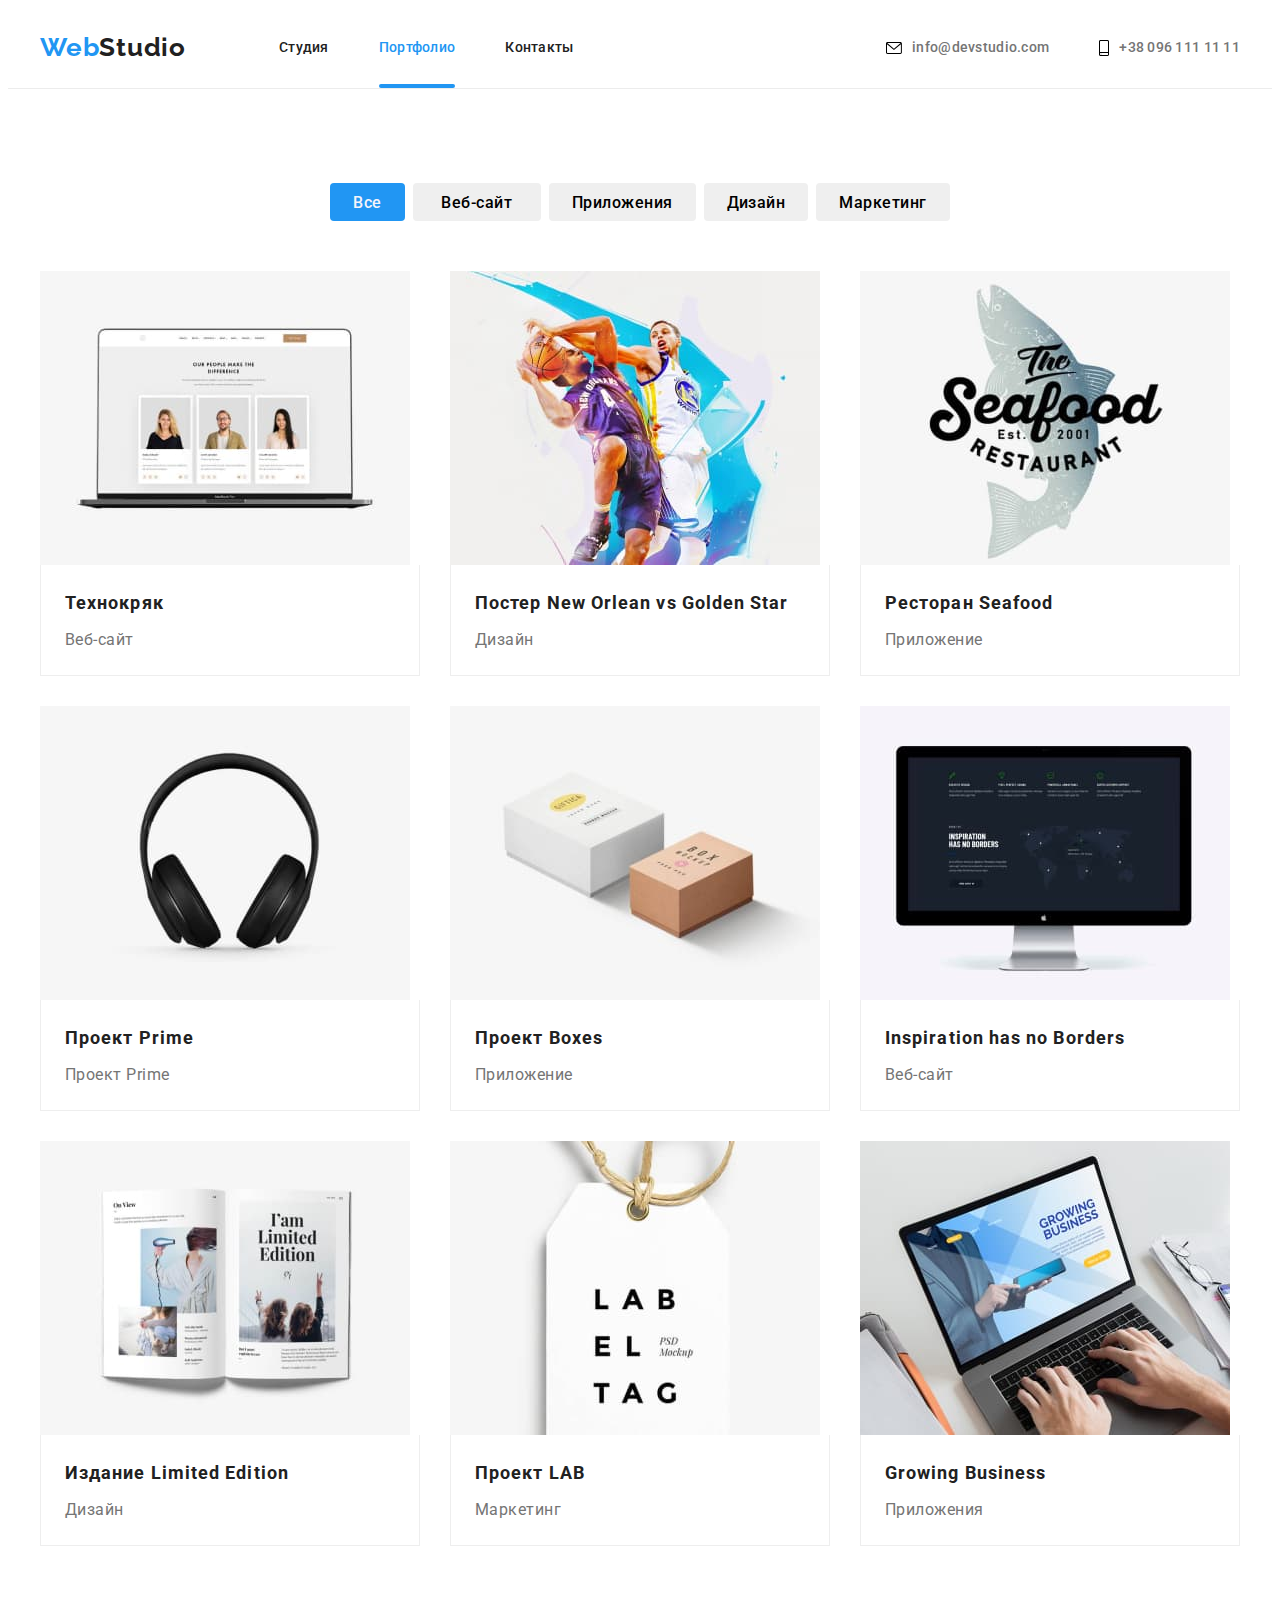
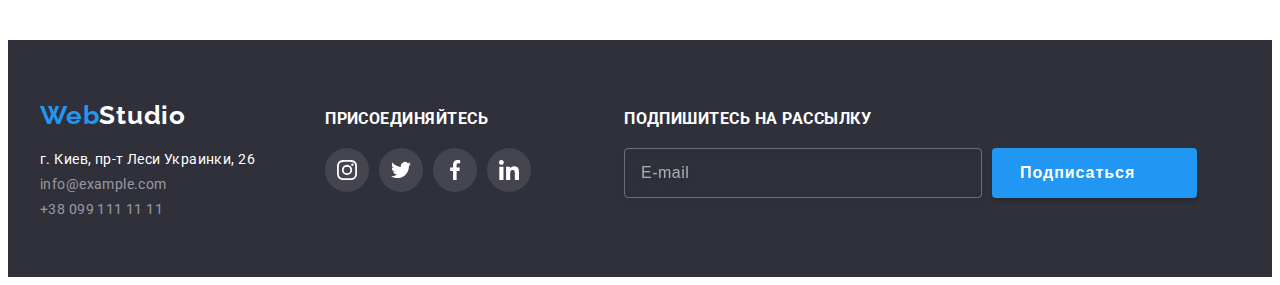
==== portfolio.html @ feab502e "hw 6 f" ====
<!DOCTYPE html>
<html lang="en">
    <head>
        <meta charset="UTF-8">
        <meta http-equiv="X-UA-Compatible" content="IE=edge">
        <meta name="viewport" content="width=device-width, initial-scale=1.0">
        <title>WebStudio</title>
        <link rel="stylesheet" href="https://cdnjs.cloudflare.com/ajax/libs/modern-normalize/1.0.0/modern-normalize.min.css" integrity="sha512-ISS7cAi1PEhQ8jnbJpJZMd29NlhNj4AWYyLOSp2CE/CsHxTCu+r+t0D2yoJudVrd0/8fTVPUVDzY5Tvli75u/g==" crossorigin="anonymous"/>
        <link rel="preconnect" href="https://fonts.googleapis.com">
        <link rel="preconnect" href="https://fonts.gstatic.com" crossorigin>
        <link href="https://fonts.googleapis.com/css2?family=Oleo+Script&family=Raleway:wght@700&family=Roboto:wght@400;500;700;900&display=swap" rel="stylesheet">
        <link rel="stylesheet" href="./CSS/style.css">
    </head>

<body>
    <!--Шапка страницы-->
    <header>
        <!--Навигация на другие страницы-->
        <div class="container">
        <nav class="navigation">
            <a class="logo-link" lang="en" href="./index.html"><span class="logo-color">Web</span>Studio</a>
            <ul class="list-nav">
                <li class="item"><a class="navigation-link" href="./index.html">Студия</a></li>
                <li class="item">
                     <a class="navigation-link line logo-color" href="./portfolio.html">Портфолио</a></li>
                <li class="item"><a class="navigation-link" href="#">Контакты</a></li>
            </ul>
        </nav>
            <ul class="contacts-list" >
                <li class="item"><a class="contacts-link" href="mailto:info@devstudio.com">
                    <svg width="16" height="12" class="icon-mail">
                        <use href="./images/sprite.svg#icon-envelope"></use>
                    </svg>info@devstudio.com</a></li>
                <li class="item"><a class="contacts-link" href="tel:+380961111111">
                    <svg width="10" height="16" class="icon-phon">
                        <use href="./images/sprite.svg#icon-smartphone"></use>
                    </svg>+38 096 111 11 11</a></li>
            </ul>
        </div>    
    </header>

    <!--Уникальный контент страницы-->
    <main>

        <!--Portfolio section-->

        <section class="section section-portfolio">
            <div class="container">
            <h1 hidden>Portfolio</h1>
            <ul class="portfolio-list-btn">
                <li class="item"><button class="portfolio-btn all acting" type="button">Все</button></li>
                <li class="item"><button class="portfolio-btn web-site" type="button">Веб-сайт</button></li>
                <li class="item"><button class="portfolio-btn annexes" type="button">Приложения</button></li>
                <li class="item"><button class="portfolio-btn design" type="button">Дизайн</button></li>
                <li class="item"><button class="portfolio-btn marketing" type="button">Маркетинг</button></li>
            </ul>

            <!--List link-->
    
            <ul class="portfolio-list">
                
                <li class="item"> <a class="link-img" href="#">
                    <div class="thumb">
                    <img src="./images/port1.jpg" alt="Mac Book" width="370" height="294"/>
                    <p class="thumb-text">
                        Технокряк это современная площадка распространения
                        коронавируса. Компании используют эту платформу для
                        цифрового шпионажа и атак на защищённые сервера конкурентов.
                    </p>
                    </div>
                    <div class="container-portfolio">
                    <h2 class="heading-portfolio-list">Технокряк</h2>
                    <p class="text-list">Веб-сайт</p>
                    </div>
                     </a>
                </li>
                
                <li class="item"> <a class="link-img" href="#">
                    <div class="thumb">
                        <img src="./images/port2.jpg" alt="Баскетбольный матч" width="370" height="294" />
                        <p class="thumb-text">
                            Технокряк это современная площадка распространения
                            коронавируса. Компании используют эту платформу для
                            цифрового шпионажа и атак на защищённые сервера конкурентов.
                        </p>
                    </div>
                    <div class="container-portfolio">
                    <h2 class="heading-portfolio-list">Постер New Orlean vs Golden Star</h2>
                    <p class="text-list">Дизайн</p>
                    </div>
                     </a>
                </li>
                <li class="item"> <a class="link-img" href="#">
                    <div class="thumb">
                        <img src="./images/port3.jpg" alt="Логотип ресторна морской еды" width="370" height="294"/>
                        <p class="thumb-text">
                            Технокряк это современная площадка распространения
                            коронавируса. Компании используют эту платформу для
                            цифрового шпионажа и атак на защищённые сервера конкурентов.
                        </p>
                    </div>
                    <div class="container-portfolio">
                    <h2 class="heading-portfolio-list">Ресторан Seafood</h2>
                    <p class="text-list">Приложение</p>
                    </div>
                     </a>
                </li>
                <li class="item"> <a class="link-img" href="#">
                    <div class="thumb">
                        <img src="./images/port4.jpg" alt="Наушники" width="370" height="294"/>
                        <p class="thumb-text">
                            Технокряк это современная площадка распространения
                            коронавируса. Компании используют эту платформу для
                            цифрового шпионажа и атак на защищённые сервера конкурентов.
                        </p>
                    </div>
                    <div class="container-portfolio">
                    <h2 class="heading-portfolio-list">Проект Prime</h2>
                    <p class="text-list">Проект Prime</p>
                    </div>
                     </a>
                </li>
                <li class="item"> <a class="link-img" href="#">
                    <div class="thumb">
                        <img src="./images/port5.jpg" alt="Две коробки" width="370" height="294" />
                        <p class="thumb-text">
                            Технокряк это современная площадка распространения
                            коронавируса. Компании используют эту платформу для
                            цифрового шпионажа и атак на защищённые сервера конкурентов.
                        </p>
                    </div>
                    <div class="container-portfolio">
                    <h2 class="heading-portfolio-list">Проект Boxes</h2>
                    <p class="text-list">Приложение</p>
                    </div>
                     </a>
                </li>
                <li class="item"> <a class="link-img" href="#">
                    <div class="thumb">
                        <img src="./images/port6.jpg" alt="IMac" width="370" height="294"/>
                        <p class="thumb-text">
                            Технокряк это современная площадка распространения
                            коронавируса. Компании используют эту платформу для
                            цифрового шпионажа и атак на защищённые сервера конкурентов.
                       </p>
                    </div>
                    <div class="container-portfolio">
                    <h2 class="heading-portfolio-list">Inspiration has no Borders</h2>
                    <p class="text-list">Веб-сайт</p>
                    </div>
                     </a>
                </li>
                <li class="item"> <a class="link-img" href="#">
                    <div class="thumb">
                        <img src="./images/port7.jpg" alt="Журнал" width="370" height="294"/>
                        <p class="thumb-text">
                            Технокряк это современная площадка распространения
                            коронавируса. Компании используют эту платформу для
                            цифрового шпионажа и атак на защищённые сервера конкурентов.
                       </p>
                    </div>
                    <div class="container-portfolio">
                    <h2 class="heading-portfolio-list">Издание Limited Edition</h2>
                    <p class="text-list">Дизайн</p>
                    </div>
                     </a>
                </li>
                <li class="item"> <a class="link-img" href="#">
                    <div class="thumb">
                        <img src="./images/port8.jpg" alt="Табличка" width="370" height="294"/>
                        <p class="thumb-text">
                            Технокряк это современная площадка распространения
                            коронавируса. Компании используют эту платформу для
                            цифрового шпионажа и атак на защищённые сервера конкурентов.
                       </p>
                    </div>
                    <div class="container-portfolio">
                    <h2 class="heading-portfolio-list">Проект LAB</h2>
                    <p class="text-list">Маркетинг</p>
                    </div>
                     </a>
                </li>
                <li class="item"> <a class="link-img" href="#">
                    <div class="thumb">
                        <img src="./images/port9.jpg" alt="Работа на ноутбуке" width="370" height="294"/>
                        <p class="thumb-text">
                            Технокряк это современная площадка распространения
                            коронавируса. Компании используют эту платформу для
                            цифрового шпионажа и атак на защищённые сервера конкурентов.
                       </p>
                    </div>
                    <div class="container-portfolio">
                    <h2 class="heading-portfolio-list">Growing Business</h2>
                    <p class="text-list">Приложения</p>
                    </div>
                     </a>
                </li>
            </ul>
            </div>
        </section>
    </main>
    <!--footer page-->
    <footer class="footer">
        <div class="container">
            <div class="footer-link">
             <a class="logo-footer" lang="en" href="#"><span class="logo-color">Web</span>Studio</a>
                <address class="address">
                    <ul class="list-address">
                        <li class="item">
                            <a class="address-map" href="https://goo.gl/maps/zDSShLqWRXgAwJdu6" target="_blank">г. Киев, пр-т Леси Украинки, 26</a>
                        </li>
                        <li class="item">
                            <a class="address-link" href="mailto:info@devstudio.com">info@example.com</a>
                        </li>
                        <li class="item">
                            <a class="address-link" href="tel:+380991111111">+38 099 111 11 11</a>
                        </li>
                    </ul>
                </address>
            </div>
            <div class="footer-social">
                <p class="social-title">присоединяйтесь</p>
                    <ul class="footer-social-list">
                        <li class="social-list-item">
                            <a class="social-list-link" href="#">
                                <svg class="social-list-icon" width="20" height="20">
                                    <use href="./images/sprite.svg#icon-instagram"></use>
                                </svg>
                            </a>
                        </li>
                        <li class="social-list-item">
                            <a class="social-list-link" href="#">
                                <svg class="social-list-icon" width="20" height="20">
                                    <use href="./images/sprite.svg#icon-twitter"></use>
                                </svg>
                            </a>
                        </li>
                        <li class="social-list-item">
                            <a class="social-list-link" href="#">
                                <svg class="social-list-icon" width="20" height="20">
                                    <use href="./images/sprite.svg#icon-facebook"></use>
                                </svg>
                            </a>
                        </li>
                        <li class="social-list-item">
                            <a class="social-list-link" href="#">
                                <svg class="social-list-icon" width="20" height="20">
                                    <use href="./images/sprite.svg#icon-linkedin" ></use>
                                </svg>
                            </a>
                        </li>
                    </ul>
            </div>
            <div class="footer-submit">
                <p class="submit-title">Подпишитесь на рассылку</h2>
                <form action="#" class="footer-submit-form">
                    <input 
                    type="email"
                    placeholder="E-mail"
                    class="footer-submit-input"
                    name="user-email"
                    required/>
                    <button class="footer-btn" type="submit"> Подписаться
                        <svg width="24" height="24" class="submit-icon">
                          <use href=""></use>
                        </svg>
                    </button>
                </form>
            </div>
        </div>

    </footer>
    
</body>
</html>
---- CSS/style.css ----
:root {
  --primary-color: #ffffff;
  --secondary-color: #2f303a;
  --tertiary-color: #f5f4fa;
  --quaternary-color: #2196f3;

  --text-primary: #212121;
  --text-secondary: #757575;
  --social-primary: #AFB1B8;
  --light-icon-color: #ffffff;

  --time-hover: 250ms;
}

h1,
h2,
h3,
h4,
h5,
h6,
p {
  margin: 0;
  padding: 0;
}

ul,
ol {
  margin: 0;
  padding: 0;
}

img {
  display: block;
}

.link {
  text-decoration: none;
}

.list {
  list-style: none;
}

address {
  font-style: normal;
}

body {
  font-family: Roboto, sans-serif;
  font-style: normal;
  background-color: var(--primary-color);
  color: var(--text-primary);
}

/*header*/

header .container {
  display: flex;
  justify-content: space-between;
  align-items: center;
}

.container {
  margin-left: auto;
  margin-right: auto;
  padding-left: 15px;
  padding-right: 15px;
  width: 1200px; 
}

.navigation {
  display: flex;
  align-items: center;
}

.logo-link {
  padding-top: 24px;
  padding-bottom: 25px;
  font-family: Raleway, sans-serif;
  font-weight: 700;
  font-size: 26px;
  line-height: 1.2;
  letter-spacing: 0.03em;
  color: var(--text-primary);
}

.logo-color {
  color: var(--quaternary-color);
}

.logo-link {
  text-decoration: none;
}

.list-nav {
  margin-left: 93px;
  display: flex;
  font-weight: 500;
  font-size: 14px;
  line-height: 1.14;
  letter-spacing: 0.02em; 
  list-style: none;
}

.list-nav .item {
  position: relative;
  margin-right: 50px;
}

.list-nav .item:last-child{
  margin-right: 0px;
}

.line::after {
  content: "";
  display: block;
  position: absolute;
  bottom: 0px;
  width: 100%;
  height: 4px;
  background: var(--quaternary-color);
  border-radius: 2px
}

.navigation-link {
  display: block;
  text-decoration: none;
  padding-top: 32px;
  padding-bottom: 32px;

  transition: color var(--time-hover) cubic-bezier(0.4, 0, 0.2, 1);
}

.contacts-list {
  display: flex;
  list-style: none;
}

.icon-mail {
  margin-right: 10px;
  transition: fill var(--time-hover) cubic-bezier(0.4, 0, 0.2, 1);
}

.icon-phon {
  margin-right: 10px;
  transition: fill var(--time-hover) cubic-bezier(0.4, 0, 0.2, 1);
}

.contacts-link:hover .icon-mail,
.contacts-link:focus .icon-mail {
  fill: var(--quaternary-color);
}

.contacts-link:hover .icon-phon,
.contacts-link:focus .icon-phon {
  fill: var(--quaternary-color);
}


.contacts-list .item {
  display: block;
  margin-right: 50px;
}

.contacts-list .item:last-child {
  margin-right: 0px;
}

.contacts-link {
  display: flex;
  align-items: center;
  padding-top: 32px;
  padding-bottom: 32px;
  text-decoration: none;
  font-size: 14px;
  line-height: 1.14;
  letter-spacing: 0.02em;
  font-weight: 500;
  
  transition: color var(--time-hover) cubic-bezier(0.4, 0, 0.2, 1);
}

.navigation-link.logo-color {
  color: var(--quaternary-color);
}

.navigation-link {
  color: var(--text-primary);
}

.contacts-link {
  color: var(--text-secondary);
}

.contacts-link:hover,
.contacts-link:focus {
    color: var(--quaternary-color);
}

.list-nav .navigation-link:hover,
.list-nav .navigation-link:focus {
  color: var(--quaternary-color);
}

.contacts-list .contacts-link:hover,
.contacts-list .contact-link:focus {
  color: var(--quaternary-color);
}

/*hero*/

.section {
  padding-top: 94px;
  padding-bottom: 94px;
}

.section-order-service { 
  margin-top: 0px;
  margin-bottom: 0px;
  padding: 200px 0px;
  margin-left: auto;
  margin-right: auto;
  max-width: 1600px;
  height: 600px;
  background-color: var(--text-primary);
  background-image: linear-gradient( 
    rgba(47, 48, 58, 0.4),
    rgba(47, 48, 58, 0.4) ),
   url(../images/hero.jpg);
  background-repeat: no-repeat;
  background-position: center;
  background-size: cover;
}

.section-order-service .container {
  display: flex;
  flex-direction: column;
  align-items: center;
}

.order-service-title {
  max-width: 710px;
  margin-bottom: 30px;
  font-weight: 900;
  font-size: 44px;
  line-height:1.36;
  text-align: center;
  letter-spacing: 0.06em;
  text-transform: uppercase;
  color: var(--primary-color);
}

.button-order-service {
  display: inline-block;
  border: none;
  min-width: 200px;
  height: 50px;
  border-radius: 4px;
  padding: 10px 32px;
  font-family: Roboto,sans-serif;
  font-weight: 700;
  font-size: 16px;
  line-height: 1.9;
  align-items: center;
  letter-spacing: 0.06em;
  cursor: pointer;
  background-color: var(--quaternary-color);
  color: var(--tertiary-color);
  transition: background-color var(--time-hover) cubic-bezier(0.4, 0, 0.2, 1);
}

.button-hero:hover,
.button-hero:focus {
    background-color: var(--quaternary-color);
}

/*---MODAL---*/

.backdrop {
  position: fixed;
  top: 0;
  left: 0;
  width: 100%;
  height: 100%;
  background: rgba(0, 0, 0, 0.2);
  opacity: 1;
  visibility: visible;
  transition: opacity var(--time-hover) cubic-bezier(0.4, 0, 0.2, 1),
  visibility var(--time-hover) cubic-bezier(0.4, 0, 0.2, 1);
  z-index: 1;
}

.backdrop.is-hidden {
  opacity: 0;
  pointer-events: none;
  visibility: hidden;
}

.backdrop.is-hidden.modal {
  transform: translate(-50%, -50%) scale(0.5) rotate(-120deg);
}

.modal {
  position: absolute;
  top: 50%;
  left: 50%;
  transform: translate(-50%, -50%) scale(1) rotate(0deg);
  transition: transform var(--time-hover) cubic-bezier(0.4, 0, 0.2, 1);
  min-width: 528px;
  min-height: 580px; 
  background: var(--primary-color);
  box-shadow: 0px 1px 3px rgba(0, 0, 0, 0.12), 0px 1px 1px rgba(0, 0, 0, 0.14),
  0px 2px 1px rgba(0, 0, 0, 0.2);
  border-radius: 4px;
}

.modal-close {
  position: absolute;
  display: flex;
  align-items: center;
  width: 30px;
  height: 30px;
  top: 8px;
  right: 8px;
  background: transparent;
  border: 1px solid rgba(0, 0, 0, 0.1);
  border-radius: 50%;
  cursor: pointer;
}

.modal-icon {
 fill: #000000; 
 transition: fill var(--time-hover) cubic-bezier(0.4, 0, 0.2, 1);
}

.modal-close:hover .modal-icon,
.modal-close:focus .modal-icon {
  fill: var(--quaternary-color);
}

.modal-form {
  margin: 40px;
  display: flex;
  flex-direction: column;
}

.modal-title {
  margin-bottom: 12px;
  font-weight: 700;
  font-size: 20px;
  line-height: 1.15;
  text-align: center;
  letter-spacing: 0.03em;
  color: var(--text-primary);
}

.modal-form-container {
  display: flex;
  flex-direction: column;
  position: relative;
  margin-bottom: 10px;
}

.modal-label {
  margin-bottom: 4px;
  font-weight: 400;
  font-size: 12px;
  line-height: 1.17;
  letter-spacing: 0.01em;
  color: var(--primery-text-color);
}

.modal-input:hover + .modal-form-icon,
.modal-input:focus + .modal-form-icon {
  fill: var(--quaternary-color);
  cursor: pointer;
}

.modal-box {
  position: relative;
}

.modal-box:hover,
.modal-box:focus {
  fill: var(--quaternary-color);
  cursor: pointer;
}

.modal-input:hover,
.modal-input:focus {
  border-color: var(--quaternary-color);
  cursor: pointer;
}

.modal-input {
  outline: none;
  width: 100%;
  border: 1px solid rgba(33, 33, 33, 0.2);
  box-sizing: border-box;
  border-radius: 4px;
  padding-top: 11px;
  padding-bottom: 11px;
  padding-left: 42px;

  transition: border-color var(--time-hover) cubic-bezier(0.4, 0, 0.2, 1);
}

.modal-form-icon {
  position: absolute;
  top: 50%;
  left: 12px;
  transform: translateY(-50%);
  pointer-events: none;

  transition: fill var(--time-hover) cubic-bezier(0.4, 0, 0.2, 1);
}

.modal-textarea {
  outline: none;
  padding: 12px 16px;
  margin-bottom: 20px;
  resize: none;
  height: 120px;
  border: 1px solid rgba(33, 33, 33, 0.2);
  box-sizing: border-box;
  border-radius: 4px;
  overflow: scroll;

  transition: border-color var(--time-hover) cubic-bezier(0.4, 0, 0.2, 1);
}

.modal-textarea::placeholder {
  font-weight: 400;
  font-size: 12px;
  line-height: 1.17;
  letter-spacing: 0.01em;
  color: rgba(117, 117, 117, 0.5);

  transition: color var(--time-hover) cubic-bezier(0.4, 0, 0.2, 1);
}

.modal-textarea:hover,
.modal-textarea:focus {
  border-color: var(--quaternary-color);
  cursor: pointer;
}

.modal-textarea:hover::placeholder,
.modal-textarea:focus::placeholder {
  color: var(--quaternary-color);
}

.conteiner-checkbox {
  display: flex;
  align-items: center;
  margin-right: auto;
  margin-bottom: 30px;
  margin-left: auto;
}

.checkbox-label {
  display: flex;
  align-items: center;
  font-weight: 400;
  font-size: 14px;
  line-height: 1.71;
  letter-spacing: 0.03em;
  color: var(--text-secondary);
}

.checkbox-label:hover {
  cursor: pointer;
}

.checkbox-label:focus-within .checkbox-input:checked {
  background-color: var(--quaternary-color);
  background-image: url("/images/icon-check.svg");
  background-repeat: no-repeat;
  background-position: 50% 50%;
  background-origin: border-box;
  border-color: transparent;
}

.checkbox-label:hover .checkbox-icon,
.checkbox-label:focus-within .checkbox-icon {
  border: 2px solid var(--quaternary-color);
  cursor: pointer;
}

.checkbox-input {
  position: absolute;
  width: 1px;
  height: 1px;
  margin: -1px;
  border: 0;
  padding: 0;
  clip: rect(0 0 0 0);
  overflow: hidden;
}

.checkbox-icon {
  display: inline-block;
  width: 16px;
  height: 15px;
  margin-right: 7px;
  border: 2px solid #000000;
  box-sizing: border-box;
  border-radius: 2px;
  background-image: none;

  transition: background-color var(--time-hover) cubic-bezier(0.4, 0, 0.2, 1),
    border-color var(--time-hover) cubic-bezier(0.4, 0, 0.2, 1),
    background-image var(--time-hover) cubic-bezier(0.4, 0, 0.2, 1);
}

.checkbox-input:checked + .checkbox-icon {
  background-color: var(--quaternary-color);
  background-image: url("/images/icon-check.svg");
  background-repeat: no-repeat;
  background-position: 50% 50%;
  background-origin: border-box;
  border-color: transparent;
}

.checkbox-link {
  color: var(--quaternary-color);
}

.submit-btn {
  min-width: 200px;
  min-height: 50px;
  margin-right: auto;
  margin-left: auto;
  padding: 10px 52px;
  background: var(--quaternary-color);
  box-shadow: 0px 4px 4px rgba(0, 0, 0, 0.15);
  border-radius: 4px;
  border: none;

  font-weight: 700;
  font-size: 16px;
  line-height: 1.87;
  text-align: center;
  letter-spacing: 0.06em;
  color: var(--primary-color);

  transition: background-color var(--time-hover) cubic-bezier(0.4, 0, 0.2, 1);
}

.submit-btn:hover,
.submit-btn:focus {
  background-color: #188ce8;
  cursor: pointer;
}

/*info*/


.list-info {
  display: flex;
  list-style: none;
}

.list-info .item {
  width: 270px;
  margin-right: 30px;
}

.info-icon {
  display: flex;
  justify-content: center;
  align-items: center;
  height: 120px;
  background: var(--tertiary-color);
  border-radius: 4px;
  margin-bottom: 30px;
}

.list-info .item:last-child {
  margin-right: 0px;
}

.heading-info {
  margin-bottom: 10px;
  font-weight: 700;
  font-size: 14px;
  line-height: 1.14;
  letter-spacing: 0.03em;
  text-transform: uppercase;
  color: var(--text-primary);
}

.text-info {
  font-weight: 400;
  font-size: 14px;
  line-height: 1.71;
  letter-spacing: 0.03em;
  color: var(--text-secondary);
}

/*Чем мы занимаемся*/

.section-we-doing {
  padding-top: 0px;
}

.heading-we-doing {
  margin-bottom: 50px;
  font-weight: 700;
  font-size: 36px;
  line-height:1.16;
  text-align: center;
  letter-spacing: 0.03em;
}

.list-we-doing {
  display: flex;
  list-style: none;
}

.list-we-doing .item {
  position: relative;
  margin-right: 30px;
}

.list-we-doing .item:last-child {
  margin-right: 0px;
}

.heading-choice {
  position: absolute;
  bottom: 0px;
  width: 100%;
  height: 70px;
  display: flex;
  align-items: center;
  justify-content: center;
  font-family: Roboto, sans-serif;
  font-weight: 700;
  font-size: 14px;
  line-height: 1.14;
  text-align: center;
  letter-spacing: 0.03em;
  text-transform: uppercase;
  background: rgba(47, 48, 58, 0.8);
  color: var(--primary-color);
}

/*Team*/

.section-team {
  background-color: var(--tertiary-color);
  text-align: center;
}

.heading-team {
  font-weight: 700;
  font-size: 36px;
  line-height:1.16;
  letter-spacing: 0.03em;
}

.list-team {
  display: flex;
  margin-top:50px;
  list-style: none;
}

.list-team .item {
  margin-right: 30px;
  flex-basis: calc(100% / 4);
}

.list-team .item:last-child {
  margin-right: 0px;
}

.heading-team .heading-name {
  color: var(--text-primary);
}

.heading-name {
  font-weight: 500;
  font-size: 16px;
  line-height: 1.18;
  letter-spacing: 0.03em;
}

.text-team {
  margin-top: 10px;
  font-weight: 400;
  font-size: 16px;
  line-height: 1.18;
  letter-spacing: 0.03em;
  color: var(--text-secondary);
}

.container-team {
  padding: 30px 32px;
  text-align: center;
  background-color: var(--primary-color);
  box-shadow:  0px 1px 3px rgba(0, 0, 0, 0.12), 0px 1px 1px rgba(0, 0, 0, 0.14), 0px 2px 1px rgba(0, 0, 0, 0.2); 
  border-radius: 0px 0px 4px 4px;
}

/*Social list link*/

.social-list {
  margin-top: 16px;
  display: flex;
  justify-content: center;
  list-style: none;
}

.social-link {
  display: flex;
  width: 44px;
  height: 44px;
  align-items: center;
  justify-content: center;
  border-radius: 50%;
  transition: background-color var(--time-hover) cubic-bezier(0.4, 0, 0.2, 1); 
}

.social-link:hover,
.social-link:focus {
  background-color: var(--quaternary-color);
}
.social-icon {
  fill: var(--social-primary);
}
.social-link:hover .social-icon,
.social-link:focus .social-icon {
  fill: var(--primary-color);
  transition: fill var(--time-hover) cubic-bezier(0.4, 0, 0.2, 1);
}
.social-item {
  margin-right: 10px;
}

.social-list .social-item:last-child {
  margin-right: 0px;
}

/*Section client*/

.clien-heading {
  font-weight: 700;
  font-size: 36px;
  line-height: 1.17;
  text-align: center;
  letter-spacing: 0.03em;
  color: var(--text-primary);
}

.client-list {
  list-style: none;
  display: flex;
  margin-top: 50px;
}

.client-link {
  display: flex;
  justify-content: center;
  align-items: center;
  width: 170px;
  height: 92px;
  border: 1px solid #AFB1B8;
  box-sizing: border-box;
  border-radius: 4px;
  transition: border-color var(--time-hover) cubic-bezier(0.4, 0, 0.2, 1);
}

.client-item {
  margin-right: 30px;
}

.client-item:last-child {
  margin-right: 0px;
}

.client-icon {
  fill: var(--social-primary);
  transition: fill var(--time-hover) cubic-bezier(0.4, 0, 0.2, 1);
}

.client-link:hover,
.client-link:focus {
  border-color: var(--quaternary-color);
} 

.client-link:hover .client-icon,
.client-link:focus .client-icon {
  fill: var(--quaternary-color);
}

 .client-link:hover .client-icon,
 .client-link:focus .client-icon {
  border-color: var(--quaternary-color);  
}

/*Footer*/

footer {
  padding: 60px 0px;
  background-color: var(--secondary-color);
}

.footer .container {
  display: flex; 
  align-items: baseline;
}

.footer-link {
  margin-right: 70px;
}

.logo-footer { 
  display: block;
  margin-bottom: 20px; 
  font-family: Raleway, sans-serif;
  font-weight: 700;
  font-size: 26px;
  line-height: 1.2;
  letter-spacing: 0.03em;
  text-decoration: none;
  color: var(--primary-color);
}

.list-address {
  font-weight: 400;
  font-size: 14px;
  line-height: 1,71;
  letter-spacing: 0.03em;
  list-style: none;
}

.address-map {
  display: block;
  text-decoration: none;
  color: var(--primary-color);
  transition: color var(--time-hover) cubic-bezier(0.4, 0, 0.2, 1);
}

.address-map:hover,
.address-map:focus {
  color: var(--quaternary-color);
}

.address-link {
  display: block;
  margin-top: 9px;
  text-decoration: none;
  color: rgba(225, 225, 225, 0.6);
  transition: color var(--time-hover) cubic-bezier(0.4, 0, 0.2, 1);
}

.address-link:hover,
.address-link:focus {
  color: var(--quaternary-color);
}

.footer-social {
  display: flex;
  flex-direction: column;
}

.social-title {
  margin-bottom: 20px;
  font-weight: 700;
  line-height: 1.14;
  letter-spacing: 0.03em;
  text-transform: uppercase;
  color: var(--primary-color);
}

.footer-social-list {
  display: flex;
  align-items: flex-start;
  list-style: none;
}

.social-list-item:not(:last-child) {
  margin-right: 10px;
}

.social-list-link {
  display: flex;
  justify-content: center;
  align-items: center;
  width: 44px;
  height: 44px;
  background: rgba(255, 255, 255, 0.1);
  border-radius: 50%;
  cursor: pointer;
  transition: background-color var(--time-hover) cubic-bezier(0.4, 0, 0.2, 1);
}

.social-list-link:hover,
.social-list-link:focus {
  background-color: var(--quaternary-color);
}

.social-list-icon {
  fill: var(--primary-color);
}

.submit-title {
  margin-bottom: 20px;
  font-weight: 700;
  line-height: 1.14;
  letter-spacing: 0.03em;
  text-transform: uppercase;
  color: var(--primary-color);
} 

.footer-social {
  margin-right: 93px;
}

.footer-submit {
  display: flex;
  flex-direction: column;
}

.footer-submit-form {
  display: flex;
}

.footer-submit-input {
  margin-right: 10px;
  border: 1px solid rgba(255, 255, 255, 0.3);
  box-sizing: border-box;
  filter: drop-shadow(0px 4px 4px rgba(0, 0, 0, 0.15));
  border-radius: 4px;
  background-color: inherit;
  padding-top: 15px;
  padding-bottom: 15px;
  padding-left: 16px;
  width: 358px;
  height: 50px;
  font-weight: 400;
  font-size: 16px;
  line-height: 1.25;
  letter-spacing: 0.03em;
  color: var(--light-icon-color);
}

.footer-submit-input::placeholder {
  font-weight: 400;
  font-size: 16px;
  line-height: 1.25;
  letter-spacing: 0.03em;
  color: rgba(255, 255, 255, 0.6);
}

.footer-btn {
  display: flex;
  align-items: center;
  min-width: 200px;
  background-color: var(--quaternary-color);
  box-shadow: 0px 4px 4px rgba(0, 0, 0, 0.15);
  border: none;
  border-radius: 4px;
  padding: 10px 28px;

  font-weight: 700;
  font-size: 16px;
  line-height: 1.87;
  text-align: center;
  letter-spacing: 0.06em;
  color: #ffffff;

  transition: background-color var(--time-hover) cubic-bezier(0.4, 0, 0.2, 1);
}

.footer-btn:hover,
.footer-btn:focus {
  background-color: #188ce8;
  cursor: pointer;
}

.submit-icon {
  fill: currentColor;
  margin-left: 10px;
}

  
/*portfolio secyion*/

.section-portfolio {
  border-top-width:  1px; 
  border-top-style: solid;
  border-top-color: #ececec
}

.portfolio-list-btn {
  display: flex;
  margin-bottom: 50px;
  justify-content: center;

  list-style: none;
  text-decoration: none;   
}

.portfolio-list-btn .item {
  margin-right: 8px;
}

.portfolio-list-btn .item:last-child{
  margin-right: 0px;
}

.portfolio-btn {
  font-family: Roboto,sans-serif; 
  font-weight: 500;
  font-size: 16px;
  line-height: 1.62;
  text-align: center;
  letter-spacing: 0.03em;
  cursor: pointer;
  display: inline-block;
  border: 1px solid transparent;
  height: 38px;
  border-radius: 4px;
  padding: 6px 22px;

  transition: color var(--time-hover) cubic-bezier(0.4, 0, 0.2, 1),
  background-color var(--time-hover) cubic-bezier(0.4, 0, 0.2, 1),
  box-shadow  var(--time-hover) cubic-bezier(0.4, 0, 0.2, 1); 
}

.portfolio-btn:hover,
.portfolio-btn:focus {
  background-color: var(--quaternary-color);
  color: var(--tertiary-color);
  box-shadow: 0px 3px 1px rgba(0, 0, 0, 0.1), 0px 1px 2px rgba(0, 0, 0, 0.08), 0px 2px 2px rgba(0, 0, 0, 0.12);
}

.acting { 
  background-color: var(--quaternary-color);
  color: var(--tertiary-color);
}

.all {  
  min-width: 73px;   
}

.web-site {
  min-width: 128px;
}

.annexes {
  min-width: 145px;
}

.design {
  min-width: 103px;
}

.marketing {
  min-width: 130px;
}

/*list section*/

.portfolio-list {
  display: flex;
  flex-wrap: wrap;
  margin-top: -30px;
  margin-left: -30px;
  list-style: none;
}

.portfolio-list .item{
  flex-basis: calc(100% / 3 - 30px);
  margin-top: 30px;
  margin-left: 30px;
  transition: box-shadow  var(--time-hover) cubic-bezier(0.4, 0, 0.2, 1);  
}


.portfolio-list .item:hover {
  box-shadow: 0px 1px 1px rgba(0, 0, 0, 0.12), 0px 4px 4px rgba(0, 0, 0, 0.06), 1px 4px 6px rgba(0, 0, 0, 0.16); 
}
.portfolio-list .link-img:focus {
  display: block;
  box-shadow: 0px 1px 1px rgba(0, 0, 0, 0.12), 0px 4px 4px rgba(0, 0, 0, 0.06), 1px 4px 6px rgba(0, 0, 0, 0.16); 
}
.link-img {
  text-decoration: none;
  color: var(--text-primary);
  transition: color var(--time-hover) cubic-bezier(0.4, 0, 0.2, 1);  
}

.link-img:hover,
.link-img:focus {
  color: var(--quaternary-color);  
}

.heading-portfolio-list {
  font-weight: 700;
  font-size: 18px;
  line-height: 2;
  letter-spacing: 0.06em;
}

.text-list {
  margin-top: 4px;
  font-weight:400;
  font-size: 16px;
  line-height: 1.87;
  letter-spacing: 0.03em;
  color: var(--text-secondary);
}

.container-portfolio {
  padding: 20px 24px;
  display: flex;
  flex-direction: column;
  border-right-width: 1px; 
  border-right-style: solid;
  border-right-color: #eee;

  border-bottom-width: 1px; 
  border-bottom-style: solid;
  border-bottom-color: #eee;

  border-left-width: 1px;
  border-left-style: solid;
  border-left-color: #eee
}

.thumb {
  position: relative;
  overflow: hidden;
}
  
.thumb-text {
 position: absolute;
 padding: 63px 24px;
 bottom: 0;
 width: 100%;
 height: 100%;
 font-family: Roboto, sans-serif;
 font-weight: 400;
 font-size: 18px;
 line-height: 1.56;
 letter-spacing: 0.03em;
 background: rgba(33, 150, 243, 0.9);
 color: var(--primary-color);
 transform: translateY(101%);
 transition: transform var(--time-hover) cubic-bezier(0.4, 0, 0.2, 1);
}
  
  .link-img:hover .thumb-text,
  .link-img:focus .thumb-text {
    transform: translateY(0);
}
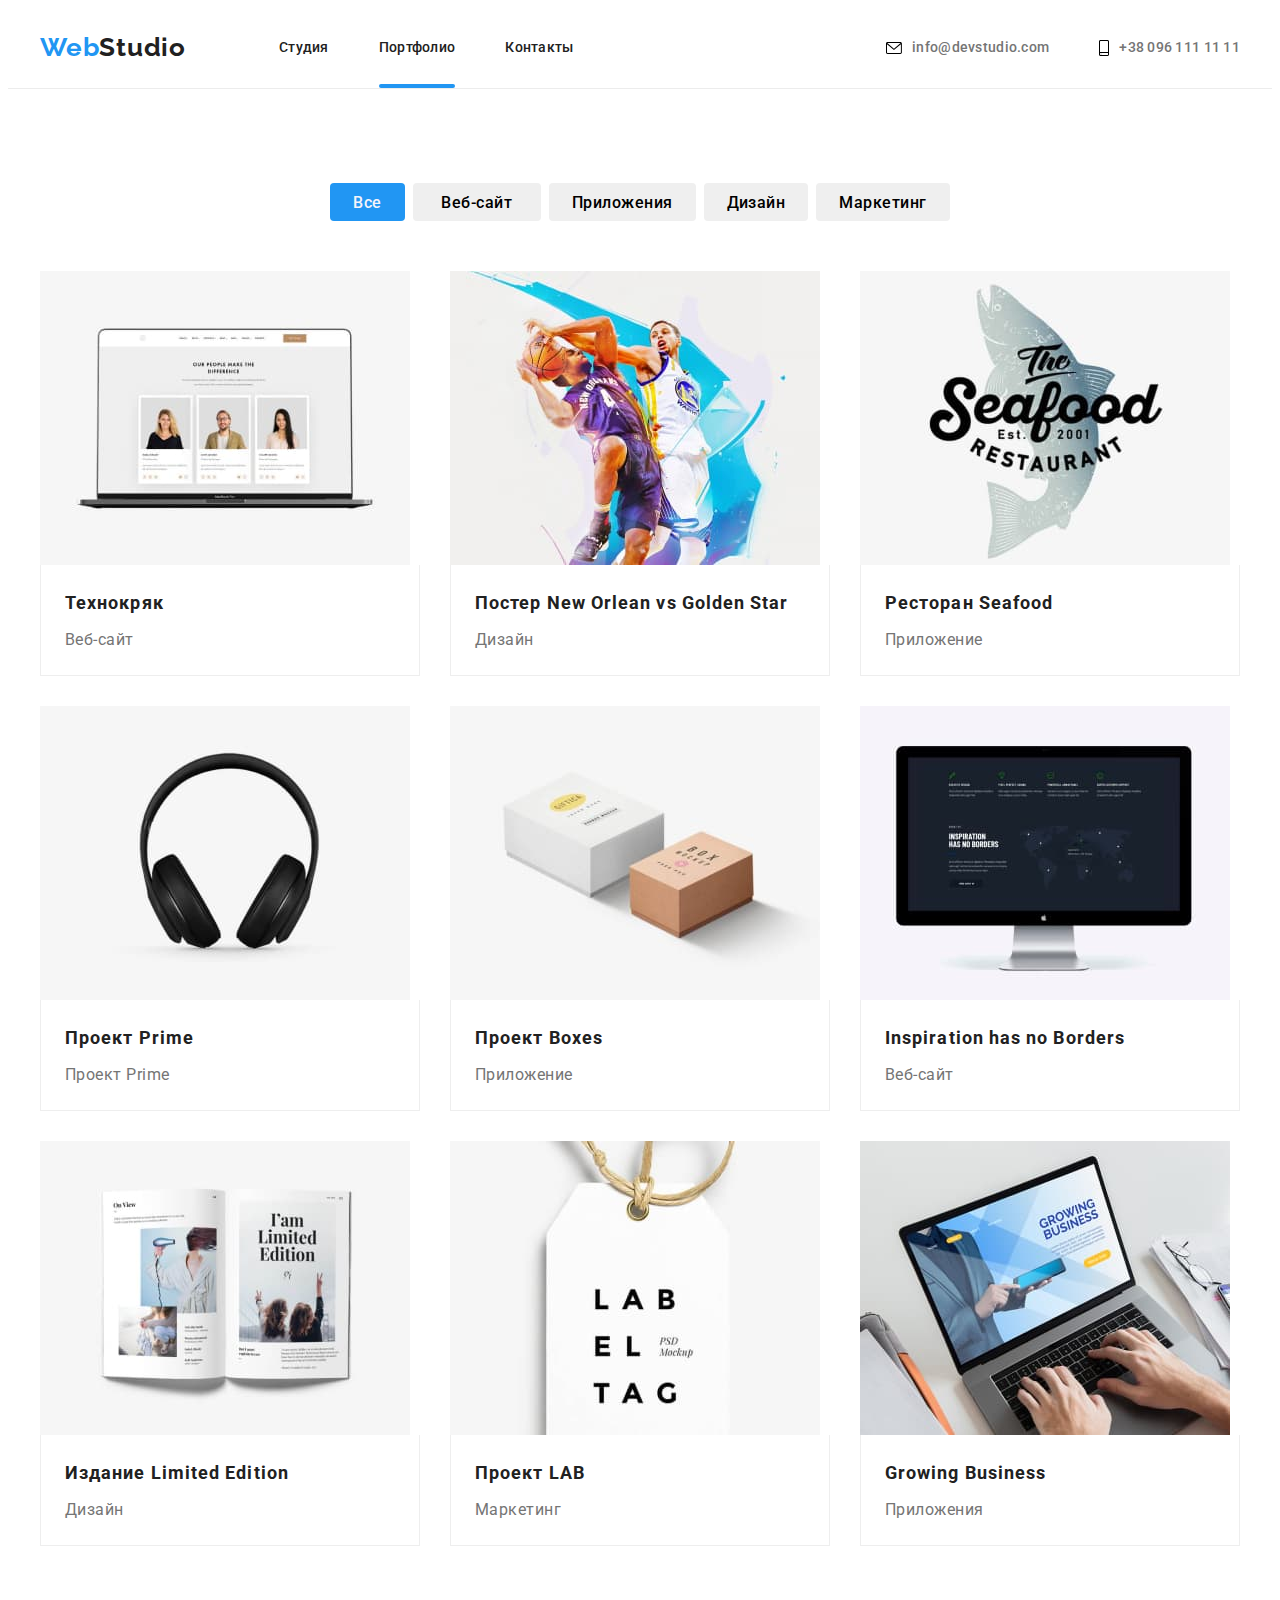
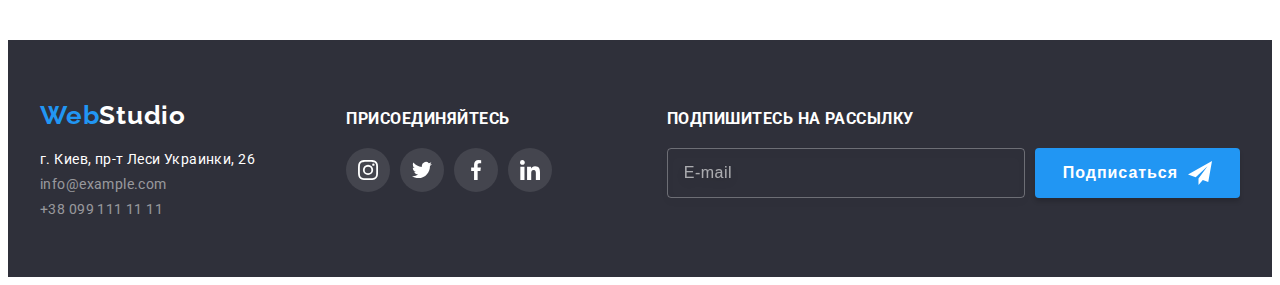
==== commit a63011a0: "hw 6 finish" ====
--- a/portfolio.html
+++ b/portfolio.html
@@ -28,11 +28,11 @@
         </nav>
             <ul class="contacts-list" >
                 <li class="item"><a class="contacts-link" href="mailto:info@devstudio.com">
-                    <svg width="16" height="12" class="icon-mail">
+                    <svg width="16" height="12" class="nav-icon">
                         <use href="./images/sprite.svg#icon-envelope"></use>
                     </svg>info@devstudio.com</a></li>
                 <li class="item"><a class="contacts-link" href="tel:+380961111111">
-                    <svg width="10" height="16" class="icon-phon">
+                    <svg width="10" height="16" class="nav-icon">
                         <use href="./images/sprite.svg#icon-smartphone"></use>
                     </svg>+38 096 111 11 11</a></li>
             </ul>
@@ -252,7 +252,7 @@
                     </ul>
             </div>
             <div class="footer-submit">
-                <p class="submit-title">Подпишитесь на рассылку</h2>
+                <p class="submit-title">Подпишитесь на рассылку</p>
                 <form action="#" class="footer-submit-form">
                     <input 
                     type="email"
@@ -262,7 +262,7 @@
                     required/>
                     <button class="footer-btn" type="submit"> Подписаться
                         <svg width="24" height="24" class="submit-icon">
-                          <use href=""></use>
+                          <use href="./images/sprite-modal.svg#icon-send-fly"></use>
                         </svg>
                     </button>
                 </form>
--- a/CSS/style.css
+++ b/CSS/style.css
@@ -74,6 +74,7 @@
 }
 
 .logo-link {
+  text-decoration: none;
   padding-top: 24px;
   padding-bottom: 25px;
   font-family: Raleway, sans-serif;
@@ -88,18 +89,18 @@
   color: var(--quaternary-color);
 }
 
-.logo-link {
+/* .logo-link {
   text-decoration: none;
-}
+} */
 
 .list-nav {
+  list-style: none;
   margin-left: 93px;
   display: flex;
   font-weight: 500;
   font-size: 14px;
   line-height: 1.14;
   letter-spacing: 0.02em; 
-  list-style: none;
 }
 
 .list-nav .item {
@@ -107,7 +108,7 @@
   margin-right: 50px;
 }
 
-.list-nav .item:last-child{
+.list-nav .item:last-child {
   margin-right: 0px;
 }
 
@@ -125,8 +126,9 @@
 .navigation-link {
   display: block;
   text-decoration: none;
-  padding-top: 32px;
-  padding-bottom: 32px;
+  padding: 32px 0px;
+  /* padding-top: 32px;
+  padding-bottom: 32px; */
 
   transition: color var(--time-hover) cubic-bezier(0.4, 0, 0.2, 1);
 }
@@ -136,25 +138,26 @@
   list-style: none;
 }
 
-.icon-mail {
+/* .icon-mail  */
+.nav-icon {
   margin-right: 10px;
   transition: fill var(--time-hover) cubic-bezier(0.4, 0, 0.2, 1);
 }
 
-.icon-phon {
+/* .icon-phon {
   margin-right: 10px;
   transition: fill var(--time-hover) cubic-bezier(0.4, 0, 0.2, 1);
-}
-
-.contacts-link:hover .icon-mail,
-.contacts-link:focus .icon-mail {
+} */
+
+.contacts-link:hover .nav-icon,
+.contacts-link:focus .nav-icon {
   fill: var(--quaternary-color);
 }
 
-.contacts-link:hover .icon-phon,
+/* .contacts-link:hover .icon-phon,
 .contacts-link:focus .icon-phon {
   fill: var(--quaternary-color);
-}
+} */
 
 
 .contacts-list .item {
@@ -180,7 +183,8 @@
   transition: color var(--time-hover) cubic-bezier(0.4, 0, 0.2, 1);
 }
 
-.navigation-link.logo-color {
+ /* .navigation-link */
+ .logo-color { 
   color: var(--quaternary-color);
 }
 
@@ -302,6 +306,7 @@
 
 .modal {
   position: absolute;
+  padding: 40px;
   top: 50%;
   left: 50%;
   transform: translate(-50%, -50%) scale(1) rotate(0deg);
@@ -339,7 +344,7 @@
 }
 
 .modal-form {
-  margin: 40px;
+  /* margin: 40px; */
   display: flex;
   flex-direction: column;
 }
@@ -451,9 +456,9 @@
 }
 
 .conteiner-checkbox {
-  display: flex;
-  align-items: center;
-  margin-right: auto;
+  /* display: flex;
+  align-items: center; */
+  margin-right: 0 auto;
   margin-bottom: 30px;
   margin-left: auto;
 }
@@ -523,6 +528,7 @@
 }
 
 .checkbox-link {
+  margin-left: 5px;
   color: var(--quaternary-color);
 }
 
@@ -809,6 +815,7 @@
 .footer .container {
   display: flex; 
   align-items: baseline;
+  justify-content: space-between;
 }
 
 .footer-link {
@@ -1116,7 +1123,9 @@
 
 .container-portfolio {
   padding: 20px 24px;
-  display: flex;
+  border: 1px solid #eee;
+  border-top: 0;
+  /* display: flex;
   flex-direction: column;
   border-right-width: 1px; 
   border-right-style: solid;
@@ -1128,7 +1137,7 @@
 
   border-left-width: 1px;
   border-left-style: solid;
-  border-left-color: #eee
+  border-left-color: #eee */
 }
 
 .thumb {
